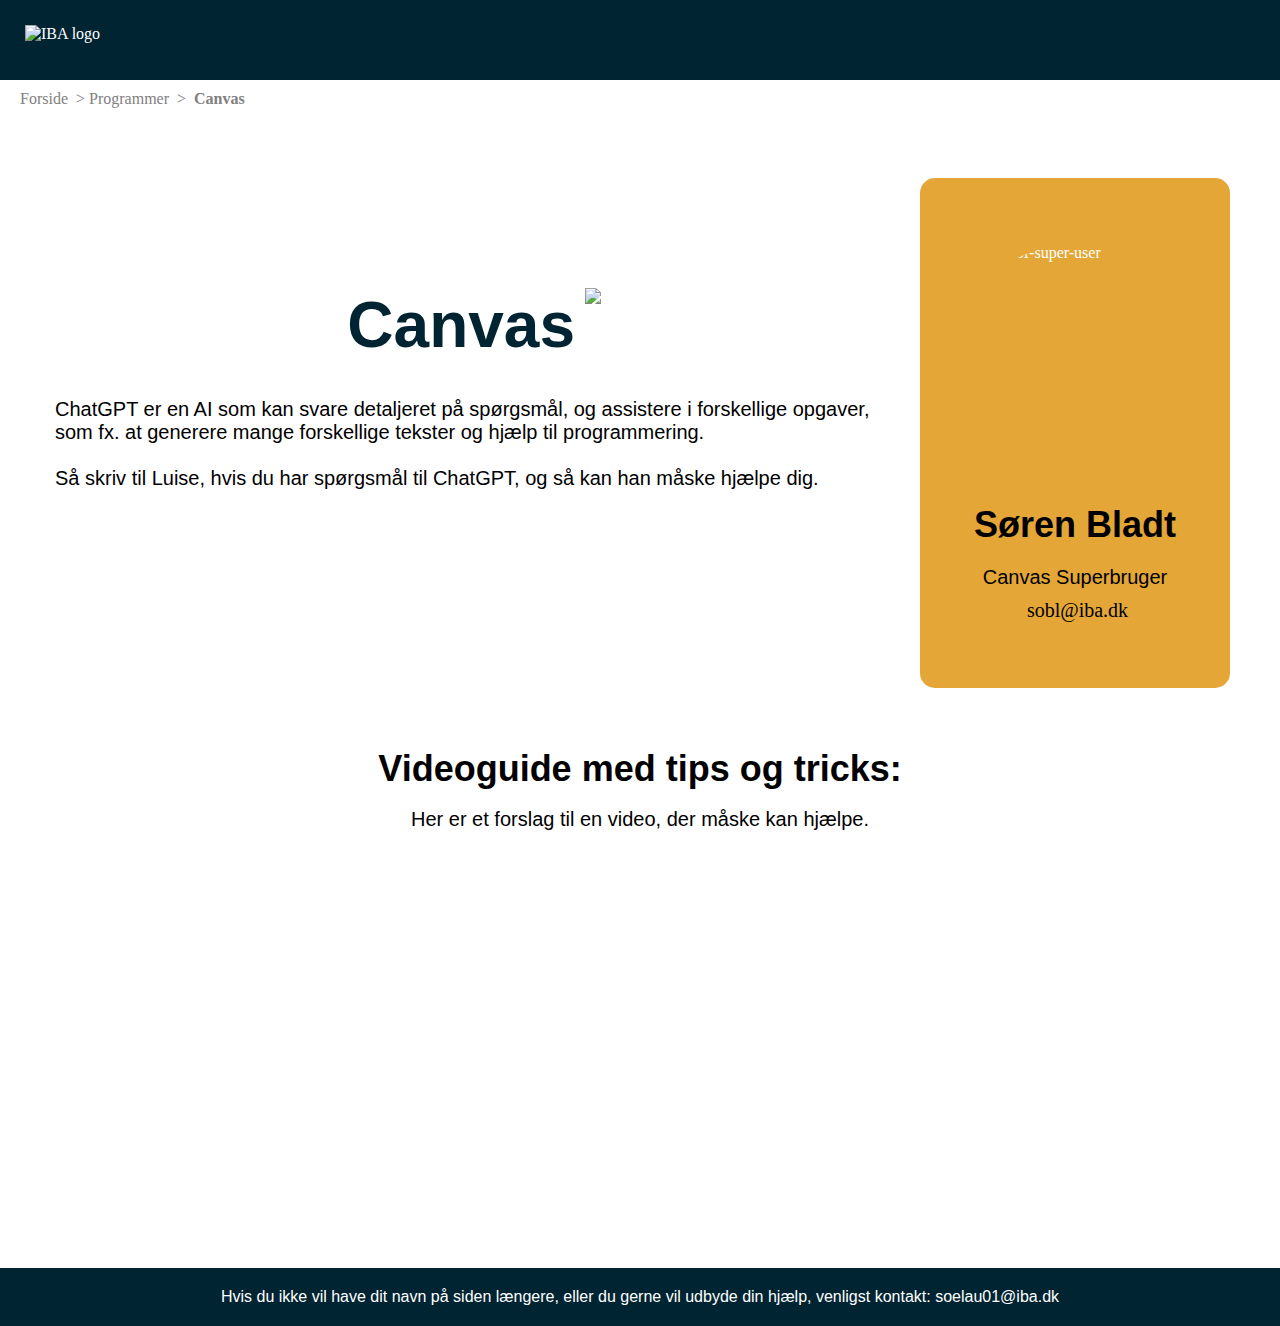
==== canvas.html @ f77fbd25 "updated video links" ====
<!DOCTYPE html>
<html lang="en">
<head>
    <meta charset="UTF-8">
    <meta name="viewport" content="width=device-width, initial-scale=1.0">
    <title>Hjælp til Canvas</title>
    <link rel="stylesheet" href="css/stylesheet.css">
    <script src="https://kit.fontawesome.com/f2e73786ec.js" crossorigin="anonymous"></script>
</head>
<body>
    <header>
        <a href="index.html"><img src="img/ibalogo white.png" alt="IBA logo" class="logo"></a>
    </header>
    <main>
        <div class="trailline">
            <a href="index.html" class="trail1">Forside&nbsp;&nbsp;></a>
            <a href="index.html#programs" class="trail1">Programmer&nbsp;&nbsp;></a>
            <a href="canvas.html" class="trail2">&nbsp;Canvas</a>
        </div>
        <section class="container2">
            <div class="infotext">
                <h2>Canvas</h2>
                <img src="img/canvas logo.png" alt="canvas-logo" class="logosmall">
                <p class="itext">ChatGPT er en AI som kan svare detaljeret på spørgsmål, og assistere i forskellige opgaver, som fx. at generere mange forskellige tekster og hjælp til programmering. <br><br> Så skriv til Luise, hvis du har spørgsmål til ChatGPT, og så kan han måske hjælpe dig.</p>
            </div>
            <div class="contactbox">
                <img src="img/soeren-bladt5-scaled-e1709810719603.jpg" alt="picture-of-super-user" class="picsupuser">
                <h3>Søren Bladt</h3>
                <p>Canvas Superbruger</p>
                <a href="mailto:sobl@iba.dk"><i class="fa-solid fa-paper-plane"></i>&nbsp;sobl@iba.dk</a>
               <!-- <a href="tel:+45 50 54 49 79"><i class="fa-solid fa-phone"></i>&nbsp;+45 50 54 49 79</a> -->
            </div>
            <div class="videobox">
                <h3>Videoguide med tips og tricks:</h3>
                <p>Her er et forslag til en video, der måske kan hjælpe.</p>
                <iframe src="https://www.youtube.com/embed/-Qv1Em0EvDA?si=zl-IhevjnbrddWxp" title="YouTube video player" frameborder="0" allow="accelerometer; autoplay; clipboard-write; encrypted-media; gyroscope; picture-in-picture; web-share" referrerpolicy="strict-origin-when-cross-origin" allowfullscreen></iframe>
            </div>
        </section>

    </main>
    <footer>
        <p class="footertext">Hvis du ikke vil have dit navn på siden længere, eller du gerne vil udbyde din hjælp, venligst kontakt: <a href="mailto:soelau01@iba.dk">soelau01@iba.dk</a></p>
    </footer>
</body>
</html>
---- css/stylesheet.css ----
* {
   box-sizing: border-box;
   margin: 0; 
   color: white;
}

h2 {
    font-family: 'Futura', sans-serif;
    color: #002432;
    font-size: 32px;
}

p {
    font-family: Helvetica, sans-serif;
    font-size: 24px; 
}

main {
    padding-top: 80px;
}

header {
    position: fixed;
    background-color: #002432;
    color: white;
    text-decoration: none;
    height: 80px;
    width: 100%;
}

header > a {
    height: 80px;
}

a {
    text-decoration: none;
}

.logo {
    height: 30px;
    margin: 25px;
}

.hero {
    display: flex;
    width: 100%;
    height: 300px;
    background-image: linear-gradient(rgba(0, 0, 0, 0.527),rgba(0, 0, 0, 0.5)), url(../img/tim-gouw-1K9T5YiZ2WU-unsplash.jpg);
    background-size: cover;
    background-position: center;
    justify-content: center;
    align-items: center;
    text-align: center;
}

.info {
    color: black;
    text-align: center;
    padding: 40px;
}

.headline {
    display: flex;
    width: 100%;
    justify-content: flex-start;
    align-items: center;
    background-color: #E4A636;
    padding: 19px;
    border-radius: 15px;
    grid-area: header;
}

div a {
    grid-area: item;
}

.container1 {
    display: grid;
    grid-template-columns: repeat (4, 1fr);
    grid-template-areas: 
        "header header header header"
        "item item item item";
    row-gap: 20px;
    padding: 20px 80px 60px 80px;
    justify-content: space-evenly;
    text-align: center;
}

div a img {
    width: 150px;
    padding: 15px 15px 10px 15px;
}

.title {
    color: black;
}

.trailline {
    padding: 10px 20px 20px 20px;
}

.trail1,
.trail2 {
    color: grey;
}

.trail2 {
    font-weight: bold;
}

.container2 {
    display: grid;
    grid-template-columns: 1fr (max(450px));
    grid-template-rows: 1fr 1fr;
    grid-template-areas: 
    "text box"
    "video video";
    padding: 50px;
    gap: 20px;
}

.infotext {
    display: grid;
    grid-template-columns: 1fr 280px 80px 1fr;
    grid-template-rows: 100px 1fr ;
    grid-area: text;
    justify-self: flex-end;
    padding: 100px 0 100px 0;
    grid-template-areas: 
    ". h2 logosmall ."
    "pitext pitext pitext pitext";
}

.infotext h2 {
    grid-area: h2;
}

.contactbox {
    display: flex;
    flex-direction: column;
    max-width: 450px;
    background-color: #E4A636;
    border-radius: 15px;
    padding: 40px 30px 40px 30px;
    grid-area: box;
    justify-content: center;
    align-items: center;
    justify-self: flex-end;
}

main section div p,
main section div a,
main section div a i {
    font-size: 20px;
    padding-top: 10px;
    color: black;
    text-wrap: wrap;
}

.itext {
    max-width: 1000px;
    padding: 20px 5px 0 5px;
    grid-area: pitext;
}

.logosmall {
    width: 80px;
    height: 80px;
    margin: 0 10px 0 10px;
    grid-area: logosmall;
    align-self: center;
}

.picsupuser {
    width: 250px;
    object-fit: cover;
    aspect-ratio: 1/1;
    border-radius: 250px;
}

.infotext h2 {
    font-size: 64px;
    height: 80px;
    align-self: center;
    justify-self: flex-end;
}

h3 {
    font-family: 'Futura', sans-serif;
    font-size: 36px;
    padding: 10px 0 10px 0;
    color: black;
    text-wrap: wrap;
}

.contactbox h3 {
    text-align: center;
}

.videobox {
    display: grid;
    justify-items: center;
    grid-template-columns: 100%;
    grid-template-rows: 90px 60px 1fr;
    grid-template-areas: 
    "h3"
    "p"
    "frame";
    grid-area: video;
}

.videobox p {
    grid-area: p;
}

.videobox h3 {
    padding-top: 40px;
    grid-area: h3;
}

iframe {
    width: 640px;
    height: 360px;
}

.iframe {
    grid-area: frame;
    justify-self: space-around;
}

footer {
    width: 100%;
    text-align: center;
    background-color: #002432;
}

.footertext {
    text-align: center;
    padding: 20px;
    font-size: 16px;
}


@media only screen and (max-width: 668px) {
    .container1 {
        display: grid;
        grid-template-columns: 1fr 1fr;
        grid-template-areas: 
            "header header"
            "item item";
        row-gap: 20px;
        padding: 20px 30px 40px 30px;
        text-align: center;
    }
    
    .htext {
        padding: 0 30px 0 30px;
    }

    .container2 {
        display: grid;
        grid-template-rows: 1fr;
        grid-template-areas: 
        "text"
        "video"
        "box";
        padding: 30px;
        gap: 20px;
    }

    .infotext {
        display: grid;
        grid-template-columns: auto;
        grid-template-rows: 80px 1fr ;
        grid-area: text;
        justify-content: center;
        padding: 0px 0 20px 0;
        grid-template-areas: 
        "h2 logosmall"
        "pitext pitext";
}

    .infotext h2 {
        font-size: 40px;
        height: 80px;
        justify-self: flex-end;
    }

    .logosmall {
        width: 50px;
        height: 50px;
        margin: 0 0 0 10px;
        justify-self: flex-start;
        align-self: flex-start;
    }

    .contactbox {
        display: flex;
        flex-direction: column;
        max-width: 450px;
        min-width: 315px;
        background-color: #E4A636;
        border-radius: 15px;
        padding: 40px 30px 40px 30px;
        grid-area: box;
        justify-content: center;
        align-items: center;
        justify-self: center;
    }

    .videobox {
        display: grid;
        justify-items: center;
        grid-template-columns: 100%;
        grid-template-rows: 90px 1fr;
        grid-template-areas: 
        "h3"
        "frame"
        "p";
        grid-area: video;
        padding-bottom: 10px;
    }

    .videobox h3 {
        padding-top: 15px;
        grid-area: h3;
        font-size: 24px;
        text-align: center;
    }

    .videobox p {
        padding: 10px 25px 0px 25px;
        justify-self: center;
        text-align: center;
    }
    
    iframe {
        width: 315px;
        height: 177px;
        grid-area: frame;
    }
    
    }
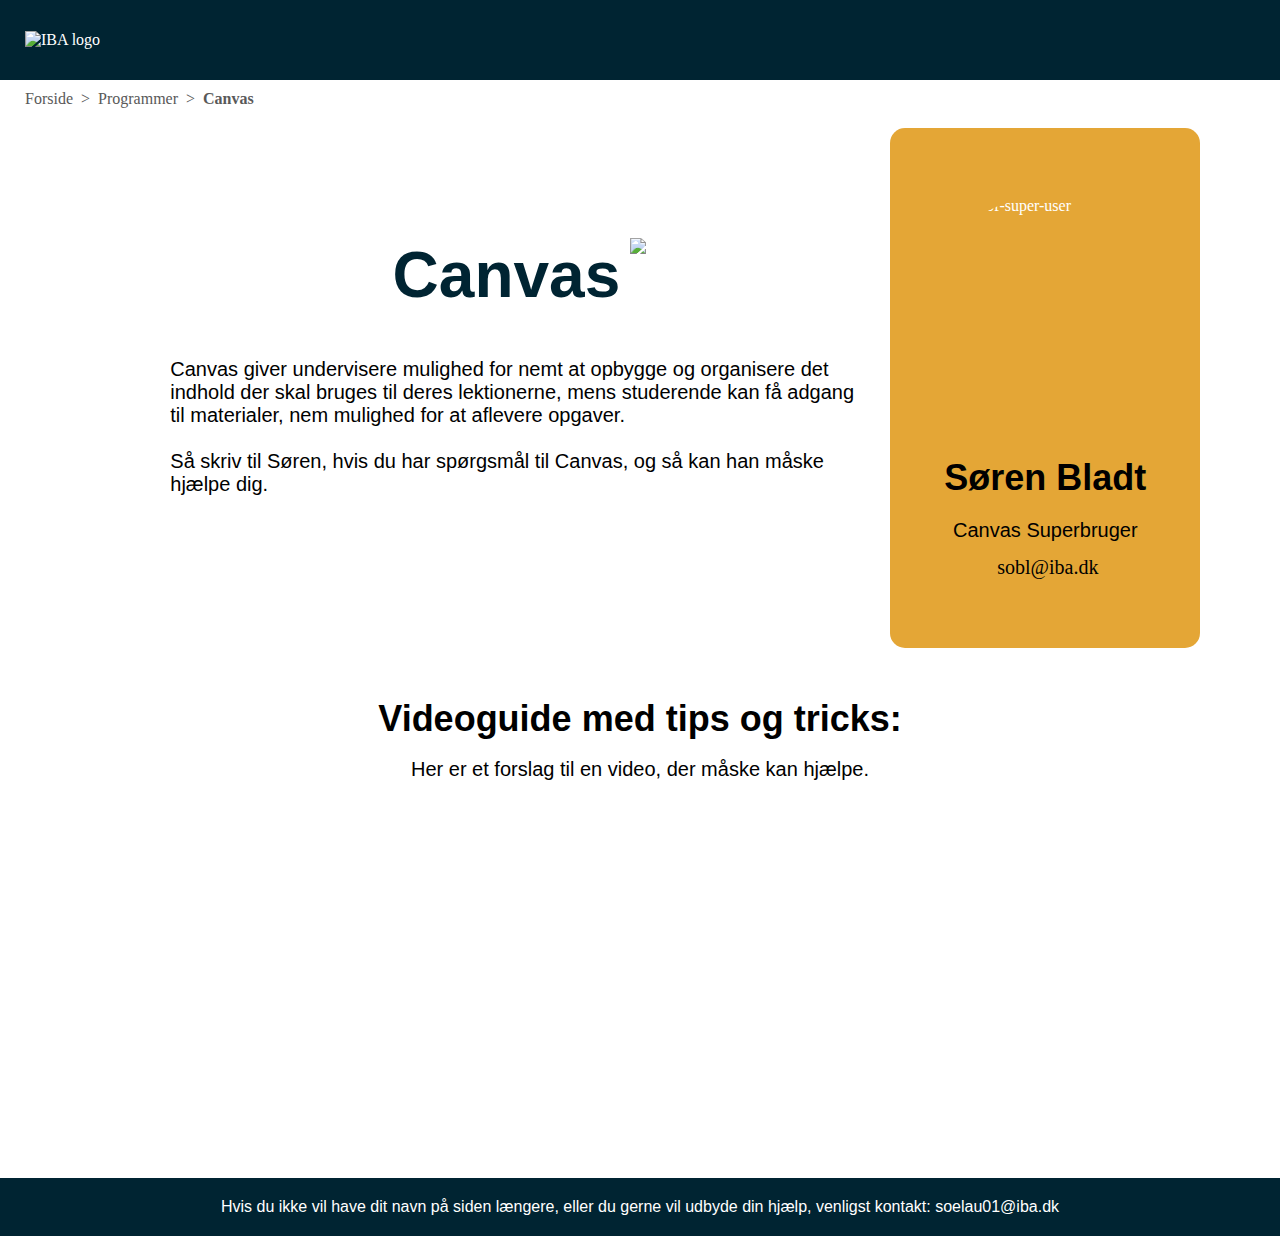
==== commit c3d7f324: "canvas logo update" ====
--- a/canvas.html
+++ b/canvas.html
@@ -1,37 +1,38 @@
 <!DOCTYPE html>
-<html lang="en">
+<html lang="da">
 <head>
     <meta charset="UTF-8">
     <meta name="viewport" content="width=device-width, initial-scale=1.0">
     <title>Hjælp til Canvas</title>
+    <link rel="icon" type="image/x-icon" href="/img/ibalogo-ico.ico">
     <link rel="stylesheet" href="css/stylesheet.css">
     <script src="https://kit.fontawesome.com/f2e73786ec.js" crossorigin="anonymous"></script>
 </head>
 <body>
     <header>
-        <a href="index.html"><img src="img/ibalogo white.png" alt="IBA logo" class="logo"></a>
+        <a href="index.html"><img src="img/ibalogowhite.png" alt="IBA logo" class="logo"></a>
     </header>
     <main>
-        <div class="trailline">
-            <a href="index.html" class="trail1">Forside&nbsp;&nbsp;></a>
-            <a href="index.html#programs" class="trail1">Programmer&nbsp;&nbsp;></a>
-            <a href="canvas.html" class="trail2">&nbsp;Canvas</a>
-        </div>
+        <ul class="trailline">
+            <li><a href="index.html" class="trail1">Forside&nbsp;&nbsp;></a></li>
+            <li><a href="index.html#programs" class="trail1">&nbsp;Programmer&nbsp;&nbsp;></a></li>
+            <li><a href="canvas.html" class="trail2">&nbsp;Canvas</a></li>
+        </ul>
         <section class="container2">
             <div class="infotext">
-                <h2>Canvas</h2>
-                <img src="img/canvas logo.png" alt="canvas-logo" class="logosmall">
-                <p class="itext">ChatGPT er en AI som kan svare detaljeret på spørgsmål, og assistere i forskellige opgaver, som fx. at generere mange forskellige tekster og hjælp til programmering. <br><br> Så skriv til Luise, hvis du har spørgsmål til ChatGPT, og så kan han måske hjælpe dig.</p>
+                <h1>Canvas</h1>
+                <img src="img/canvaslogo.png" alt="canvas-logo" class="logosmall">
+                <p class="itext">Canvas giver undervisere mulighed for nemt at opbygge og organisere det indhold der skal bruges til deres lektionerne, mens studerende kan få adgang til materialer, nem mulighed for at aflevere opgaver. <br><br> Så skriv til Søren, hvis du har spørgsmål til Canvas, og så kan han måske hjælpe dig.</p>
             </div>
             <div class="contactbox">
                 <img src="img/soeren-bladt5-scaled-e1709810719603.jpg" alt="picture-of-super-user" class="picsupuser">
-                <h3>Søren Bladt</h3>
+                <h2>Søren Bladt</h2>
                 <p>Canvas Superbruger</p>
                 <a href="mailto:sobl@iba.dk"><i class="fa-solid fa-paper-plane"></i>&nbsp;sobl@iba.dk</a>
                <!-- <a href="tel:+45 50 54 49 79"><i class="fa-solid fa-phone"></i>&nbsp;+45 50 54 49 79</a> -->
             </div>
             <div class="videobox">
-                <h3>Videoguide med tips og tricks:</h3>
+                <h2>Videoguide med tips og tricks:</h2>
                 <p>Her er et forslag til en video, der måske kan hjælpe.</p>
                 <iframe src="https://www.youtube.com/embed/-Qv1Em0EvDA?si=zl-IhevjnbrddWxp" title="YouTube video player" frameborder="0" allow="accelerometer; autoplay; clipboard-write; encrypted-media; gyroscope; picture-in-picture; web-share" referrerpolicy="strict-origin-when-cross-origin" allowfullscreen></iframe>
             </div>
--- a/css/stylesheet.css
+++ b/css/stylesheet.css
@@ -5,32 +5,35 @@
    color: white;
 }
 
-h2 {
+h1 {
     font-family: 'Futura', sans-serif;
     color: #002432;
-    font-size: 32px;
+    font-size: 2em;
 }
 
 p {
     font-family: Helvetica, sans-serif;
-    font-size: 24px; 
+    font-size: 1.5em; 
 }
 
 main {
     padding-top: 80px;
+    background-color: white;
 }
 
 header {
+    display: flex;
     position: fixed;
     background-color: #002432;
     color: white;
     text-decoration: none;
     height: 80px;
     width: 100%;
-}
-
-header > a {
-    height: 80px;
+    padding-left: 25px;
+}
+
+header a {
+    align-self: center;
 }
 
 a {
@@ -39,7 +42,6 @@
 
 .logo {
     height: 30px;
-    margin: 25px;
 }
 
 .hero {
@@ -71,8 +73,20 @@
     grid-area: header;
 }
 
-div a {
+.container1 div a {
+    display: flex;
+    flex-direction: column;
+    background-color: rgb(245, 245, 245);
+    padding: 5px;
+    border-radius: 15px;
     grid-area: item;
+    justify-content: center;
+    align-items: center;
+}
+
+.container1 div a:hover {
+    box-shadow: 1px 1px 8px grey;
+    transform: scale(1.05);
 }
 
 .container1 {
@@ -81,7 +95,7 @@
     grid-template-areas: 
         "header header header header"
         "item item item item";
-    row-gap: 20px;
+    gap: 20px 5px;
     padding: 20px 80px 60px 80px;
     justify-content: space-evenly;
     text-align: center;
@@ -94,15 +108,21 @@
 
 .title {
     color: black;
+    font-size: 1em;
 }
 
 .trailline {
-    padding: 10px 20px 20px 20px;
+    padding: 10px 25px 10px 25px;
+    text-decoration: none;
+}
+
+.trailline li {
+    display: inline;
 }
 
 .trail1,
 .trail2 {
-    color: grey;
+    color: #595959;
 }
 
 .trail2 {
@@ -111,56 +131,58 @@
 
 .container2 {
     display: grid;
-    grid-template-columns: 1fr (max(450px));
-    grid-template-rows: 1fr 1fr;
+    grid-template-columns: 2.3fr 1fr;
+    grid-template-rows: 520px 1fr;
     grid-template-areas: 
     "text box"
     "video video";
-    padding: 50px;
+    padding: 10px 20px 20px 20px;
     gap: 20px;
 }
 
 .infotext {
     display: grid;
     grid-template-columns: 1fr 280px 80px 1fr;
-    grid-template-rows: 100px 1fr ;
+    grid-template-rows: 100px 400px ;
     grid-area: text;
     justify-self: flex-end;
-    padding: 100px 0 100px 0;
+    padding: 100px 0px 100px 0px;
     grid-template-areas: 
-    ". h2 logosmall ."
+    ". h1 logosmall ."
     "pitext pitext pitext pitext";
 }
 
-.infotext h2 {
-    grid-area: h2;
+.infotext h1 {
+    grid-area: h1;
 }
 
 .contactbox {
     display: flex;
     flex-direction: column;
-    max-width: 450px;
+    max-width: 350px;
+    max-height: 650px;
     background-color: #E4A636;
     border-radius: 15px;
     padding: 40px 30px 40px 30px;
     grid-area: box;
     justify-content: center;
     align-items: center;
-    justify-self: flex-end;
+    justify-self: flex-start;
 }
 
 main section div p,
 main section div a,
 main section div a i {
-    font-size: 20px;
+    font-size: 1.25em;
     padding-top: 10px;
     color: black;
     text-wrap: wrap;
 }
 
 .itext {
-    max-width: 1000px;
-    padding: 20px 5px 0 5px;
+    max-width: 700px;
+    max-height: 450px;
+    padding: 30px 0px 0 0px;
     grid-area: pitext;
 }
 
@@ -179,22 +201,22 @@
     border-radius: 250px;
 }
 
-.infotext h2 {
-    font-size: 64px;
+.infotext h1 {
+    font-size: 4em;
     height: 80px;
     align-self: center;
     justify-self: flex-end;
 }
 
-h3 {
+h2 {
     font-family: 'Futura', sans-serif;
-    font-size: 36px;
+    font-size: 2.25em;
     padding: 10px 0 10px 0;
     color: black;
     text-wrap: wrap;
 }
 
-.contactbox h3 {
+.contactbox h2 {
     text-align: center;
 }
 
@@ -202,9 +224,9 @@
     display: grid;
     justify-items: center;
     grid-template-columns: 100%;
-    grid-template-rows: 90px 60px 1fr;
+    grid-template-rows: 80px 50px 1fr;
     grid-template-areas: 
-    "h3"
+    "h2"
     "p"
     "frame";
     grid-area: video;
@@ -214,19 +236,22 @@
     grid-area: p;
 }
 
-.videobox h3 {
-    padding-top: 40px;
-    grid-area: h3;
+.videobox h2 {
+    padding-top: 30px;
+    grid-area: h2;
 }
 
 iframe {
     width: 640px;
     height: 360px;
+    padding: 5px;
 }
 
 .iframe {
+    display: flex;
+    flex-wrap: wrap;
     grid-area: frame;
-    justify-self: space-around;
+    justify-content: center;
 }
 
 footer {
@@ -238,7 +263,7 @@
 .footertext {
     text-align: center;
     padding: 20px;
-    font-size: 16px;
+    font-size: 1em;
 }
 
 
@@ -249,8 +274,8 @@
         grid-template-areas: 
             "header header"
             "item item";
-        row-gap: 20px;
-        padding: 20px 30px 40px 30px;
+        gap: 10px 10px;
+        padding: 20px 25px 40px 25px;
         text-align: center;
     }
     
@@ -260,6 +285,7 @@
 
     .container2 {
         display: grid;
+        grid-template-columns: 1fr;
         grid-template-rows: 1fr;
         grid-template-areas: 
         "text"
@@ -277,12 +303,12 @@
         justify-content: center;
         padding: 0px 0 20px 0;
         grid-template-areas: 
-        "h2 logosmall"
+        "h1 logosmall"
         "pitext pitext";
 }
 
-    .infotext h2 {
-        font-size: 40px;
+    .infotext h1 {
+        font-size: 2.5em;
         height: 80px;
         justify-self: flex-end;
     }
@@ -309,36 +335,43 @@
         justify-self: center;
     }
 
+    .itext {
+        padding: 20px 5px 0 5px;
+    }
+
     .videobox {
         display: grid;
-        justify-items: center;
+        justify-content: center;
         grid-template-columns: 100%;
         grid-template-rows: 90px 1fr;
         grid-template-areas: 
-        "h3"
-        "frame"
-        "p";
+        "h2"
+        "p"
+        "frame";
         grid-area: video;
         padding-bottom: 10px;
     }
 
-    .videobox h3 {
+    .videobox h2 {
         padding-top: 15px;
-        grid-area: h3;
-        font-size: 24px;
+        grid-area: h2;
+        font-size: 1.5em;
         text-align: center;
     }
 
     .videobox p {
-        padding: 10px 25px 0px 25px;
+        padding: 0px 5px 10px 5px;
         justify-self: center;
         text-align: center;
+        font-size: 1.125em;
     }
     
     iframe {
+        display: flex;
         width: 315px;
         height: 177px;
         grid-area: frame;
+        justify-content: center;
     }
     
     }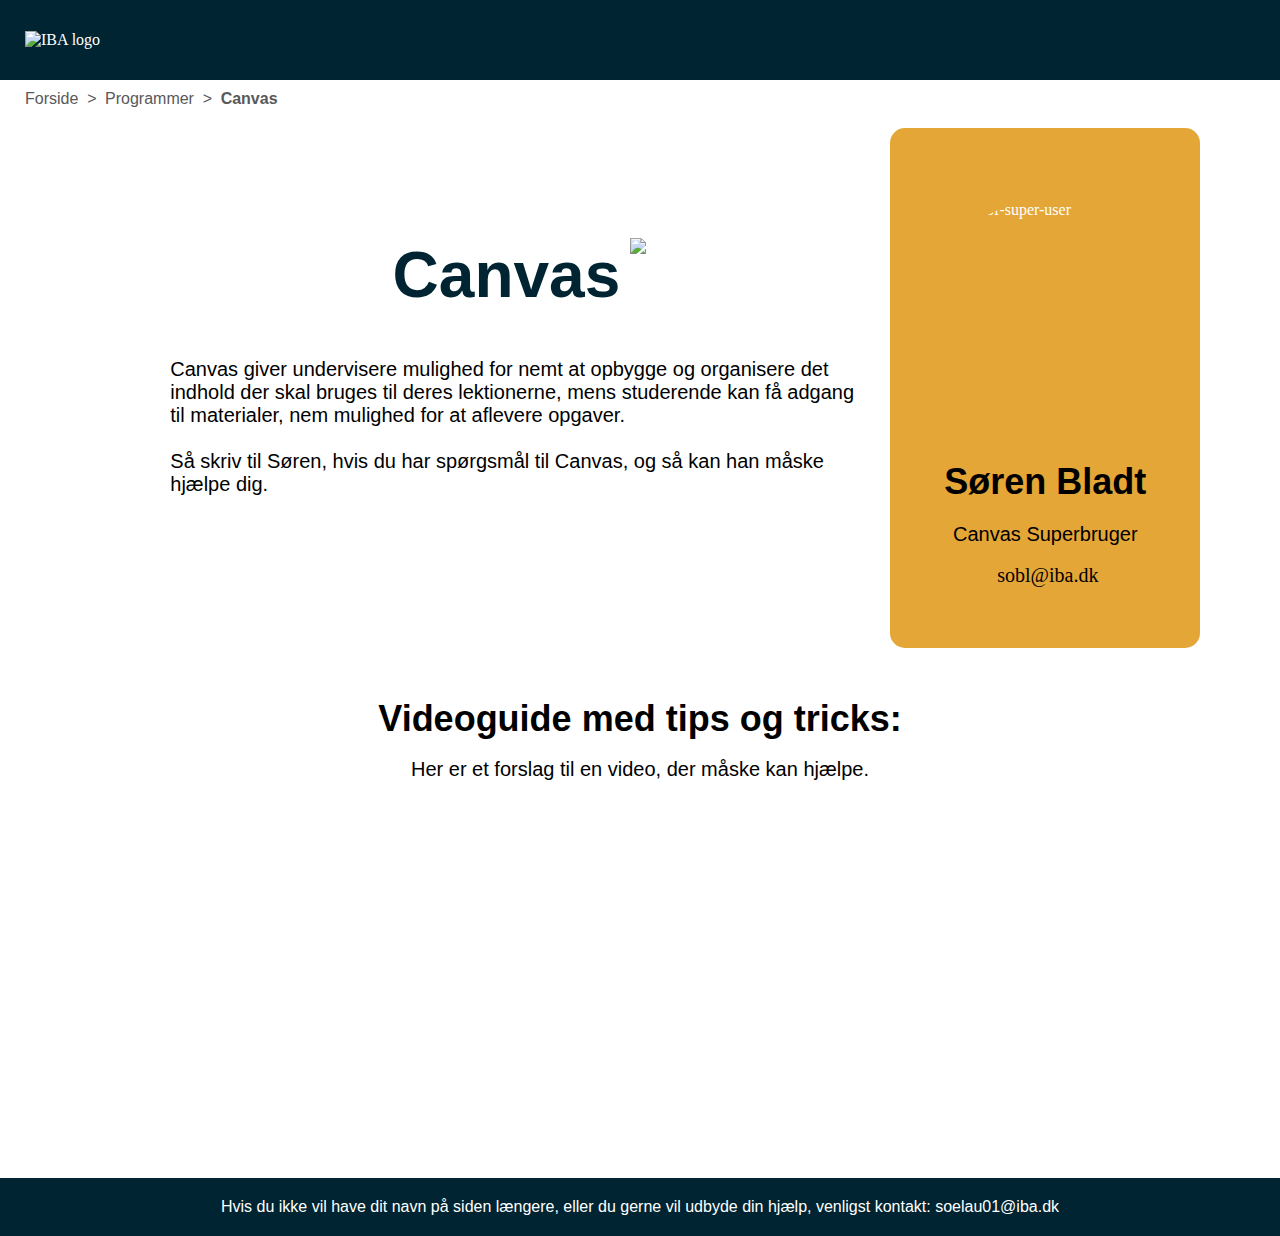
==== commit 53ee11c8: "align mailto ver" ====
--- a/canvas.html
+++ b/canvas.html
@@ -28,7 +28,7 @@
                 <img src="img/soeren-bladt5-scaled-e1709810719603.jpg" alt="picture-of-super-user" class="picsupuser">
                 <h2>Søren Bladt</h2>
                 <p>Canvas Superbruger</p>
-                <a href="mailto:sobl@iba.dk"><i class="fa-solid fa-paper-plane"></i>&nbsp;sobl@iba.dk</a>
+                <a href="mailto:sobl@iba.dk" class="mailto"><i class="fa-solid fa-paper-plane"></i>&nbsp;sobl@iba.dk</a>
                <!-- <a href="tel:+45 50 54 49 79"><i class="fa-solid fa-phone"></i>&nbsp;+45 50 54 49 79</a> -->
             </div>
             <div class="videobox">
--- a/css/stylesheet.css
+++ b/css/stylesheet.css
@@ -107,8 +107,10 @@
 }
 
 .title {
+    font-family: Helvetica, sans-serif;
     color: black;
     font-size: 1em;
+    font-weight: normal;
 }
 
 .trailline {
@@ -123,6 +125,7 @@
 .trail1,
 .trail2 {
     color: #595959;
+    font-family: Helvetica, sans-serif;
 }
 
 .trail2 {
@@ -171,12 +174,24 @@
 }
 
 main section div p,
-main section div a,
+main section div a {
+    font-size: 1.25em;
+    padding-top: 10px;
+    color: black;
+    text-wrap: wrap;
+}
+
 main section div a i {
     font-size: 1.25em;
-    padding-top: 10px;
     color: black;
     text-wrap: wrap;
+}
+
+.mailto {
+    display: flex;
+    height: 25px;
+    align-items: center;
+    padding-top: 30px;
 }
 
 .itext {
